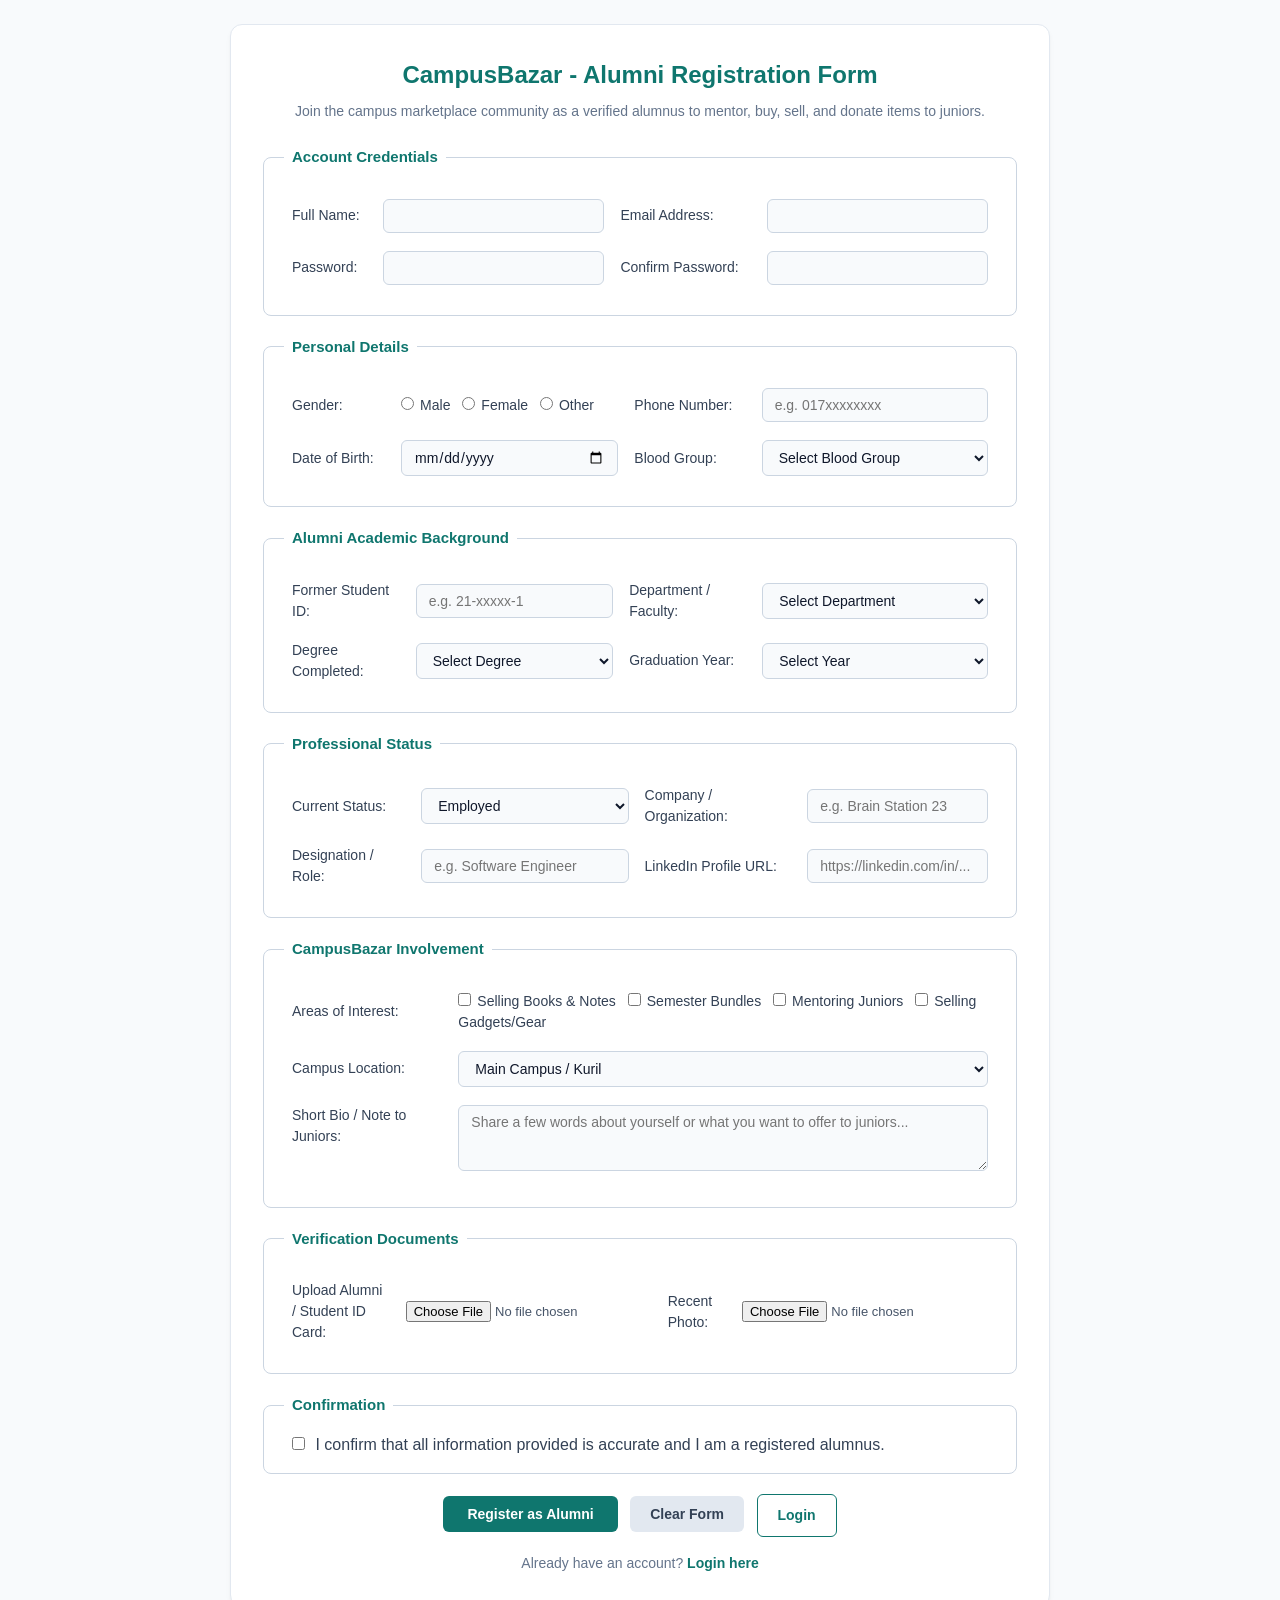
==== alumni_registration.html @ cd7705e0 "Add alumni registration, unified login, and external stylesheet" ====
<!DOCTYPE html>
<html>
<head>
    <meta charset="UTF-8">
    <meta name="viewport" content="width=device-width, initial-scale=1.0">
    <title>CampusBazar - Alumni Registration</title>
    <!-- Single External CSS -->
    <link rel="stylesheet" href="style.css">
</head>
<body>
    <div class="form-container">
        <form action="" method="post" enctype="multipart/form-data">
            <h2 class="form-title">CampusBazar - Alumni Registration Form</h2>
            <p class="form-desc">Join the campus marketplace community as a verified alumnus to mentor, buy, sell, and donate items to juniors.</p>

            <!-- Account Details -->
            <fieldset>
                <legend>Account Credentials</legend>
                <table>
                    <tr>
                        <td><label for="fullname">Full Name:</label></td>
                        <td><input type="text" name="fullname" id="fullname" required></td>
                        <td><label for="email">Email Address:</label></td>
                        <td><input type="email" name="email" id="email" required></td>
                    </tr>
                    <tr>
                        <td><label for="password">Password:</label></td>
                        <td><input type="password" name="password" id="password" required></td>
                        <td><label for="confirm_password">Confirm Password:</label></td>
                        <td><input type="password" name="confirm_password" id="confirm_password" required></td>
                    </tr>
                </table>
            </fieldset>

            <!-- Personal Details -->
            <fieldset>
                <legend>Personal Details</legend>
                <table>
                    <tr>
                        <td><label>Gender:</label></td>
                        <td>
                            <input type="radio" name="gender" id="male" value="Male"><label for="male">Male</label>
                            <input type="radio" name="gender" id="female" value="Female"><label for="female">Female</label>
                            <input type="radio" name="gender" id="other" value="Other"><label for="other">Other</label>
                        </td>
                        <td><label for="phone">Phone Number:</label></td>
                        <td><input type="tel" name="phone" id="phone" placeholder="e.g. 017xxxxxxxx" required></td>
                    </tr>
                    <tr>
                        <td><label for="dob">Date of Birth:</label></td>
                        <td><input type="date" name="dob" id="dob"></td>
                        <td><label for="blood_group">Blood Group:</label></td>
                        <td>
                            <select name="blood_group" id="blood_group">
                                <option value="">Select Blood Group</option>
                                <option value="A+">A+</option>
                                <option value="A-">A-</option>
                                <option value="B+">B+</option>
                                <option value="B-">B-</option>
                                <option value="O+">O+</option>
                                <option value="O-">O-</option>
                                <option value="AB+">AB+</option>
                                <option value="AB-">AB-</option>
                            </select>
                        </td>
                    </tr>
                </table>
            </fieldset>

            <!-- Academic / Alumni Information -->
            <fieldset>
                <legend>Alumni Academic Background</legend>
                <table>
                    <tr>
                        <td><label for="student_id">Former Student ID:</label></td>
                        <td><input type="text" name="student_id" id="student_id" placeholder="e.g. 21-xxxxx-1" required></td>
                        <td><label for="department">Department / Faculty:</label></td>
                        <td>
                            <select name="department" id="department" required>
                                <option value="">Select Department</option>
                                <option value="CSE">Computer Science & Engineering (CSE)</option>
                                <option value="EEE">Electrical & Electronic Engineering (EEE)</option>
                                <option value="BBA">Business Administration (BBA)</option>
                                <option value="English">English</option>
                                <option value="Architecture">Architecture</option>
                                <option value="Law">Law</option>
                            </select>
                        </td>
                    </tr>
                    <tr>
                        <td><label for="degree">Degree Completed:</label></td>
                        <td>
                            <select name="degree" id="degree" required>
                                <option value="">Select Degree</option>
                                <option value="B.Sc.">Bachelor of Science (B.Sc.)</option>
                                <option value="BBA">Bachelor of Business Admin (BBA)</option>
                                <option value="BA">Bachelor of Arts (BA)</option>
                                <option value="M.Sc.">Master of Science (M.Sc.)</option>
                                <option value="MBA">Master of Business Admin (MBA)</option>
                            </select>
                        </td>
                        <td><label for="passing_year">Graduation Year:</label></td>
                        <td>
                            <select name="passing_year" id="passing_year" required>
                                <option value="">Select Year</option>
                                <option value="2026">2026</option>
                                <option value="2025">2025</option>
                                <option value="2024">2024</option>
                                <option value="2023">2023</option>
                                <option value="2022">2022</option>
                                <option value="2021">2021</option>
                                <option value="2020">2020</option>
                                <option value="Earlier">Earlier</option>
                            </select>
                        </td>
                    </tr>
                </table>
            </fieldset>

            <!-- Professional Information -->
            <fieldset>
                <legend>Professional Status</legend>
                <table>
                    <tr>
                        <td><label for="current_status">Current Status:</label></td>
                        <td>
                            <select name="current_status" id="current_status">
                                <option value="Employed">Employed</option>
                                <option value="Higher Studies">Pursuing Higher Studies</option>
                                <option value="Entrepreneur">Self-Employed / Entrepreneur</option>
                                <option value="Job Seeking">Job Seeking</option>
                            </select>
                        </td>
                        <td><label for="organization">Company / Organization:</label></td>
                        <td><input type="text" name="organization" id="organization" placeholder="e.g. Brain Station 23"></td>
                    </tr>
                    <tr>
                        <td><label for="designation">Designation / Role:</label></td>
                        <td><input type="text" name="designation" id="designation" placeholder="e.g. Software Engineer"></td>
                        <td><label for="linkedin">LinkedIn Profile URL:</label></td>
                        <td><input type="text" name="linkedin" id="linkedin" placeholder="https://linkedin.com/in/..."></td>
                    </tr>
                </table>
            </fieldset>

            <!-- Marketplace Interests & Community -->
            <fieldset>
                <legend>CampusBazar Involvement</legend>
                <table>
                    <tr>
                        <td><label>Areas of Interest:</label></td>
                        <td>
                            <input type="checkbox" name="interest" id="sell_books" value="Selling Books"><label for="sell_books">Selling Books & Notes</label>
                            <input type="checkbox" name="interest" id="donate_bundles" value="Semester Bundles"><label for="donate_bundles">Semester Bundles</label>
                            <input type="checkbox" name="interest" id="mentorship" value="Mentorship"><label for="mentorship">Mentoring Juniors</label>
                            <input type="checkbox" name="interest" id="gadgets" value="Gadgets / Lab Gear"><label for="gadgets">Selling Gadgets/Gear</label>
                        </td>
                    </tr>
                    <tr>
                        <td><label for="pickup_campus">Campus Location:</label></td>
                        <td>
                            <select name="pickup_campus" id="pickup_campus">
                                <option value="Main Campus">Main Campus / Kuril</option>
                                <option value="Permanent Campus">Permanent Campus</option>
                                <option value="Off-Campus Meetup">Off-Campus Meetup</option>
                            </select>
                        </td>
                    </tr>
                    <tr>
                        <td class="valign-top"><label for="bio">Short Bio / Note to Juniors:</label></td>
                        <td colspan="3"><textarea name="bio" id="bio" rows="3" cols="45" placeholder="Share a few words about yourself or what you want to offer to juniors..."></textarea></td>
                    </tr>
                </table>
            </fieldset>

            <!-- Documents & Verification -->
            <fieldset>
                <legend>Verification Documents</legend>
                <table>
                    <tr>
                        <td><label for="alumni_card">Upload Alumni / Student ID Card:</label></td>
                        <td><input type="file" name="alumni_card" id="alumni_card"></td>
                        <td><label for="photo">Recent Photo:</label></td>
                        <td><input type="file" name="photo" id="photo"></td>
                    </tr>
                </table>
            </fieldset>

            <!-- Confirmation -->
            <fieldset>
                <legend>Confirmation</legend>
                <input type="checkbox" name="confirm" id="confirm" required>
                <label for="confirm">I confirm that all information provided is accurate and I am a registered alumnus.</label>
            </fieldset>

            <!-- Buttons -->
            <div class="actions-center">
                <input type="submit" value="Register as Alumni" class="btn-primary">
                <input type="reset" value="Clear Form" class="btn-secondary">
                <a href="login.html" class="btn-outline">Login</a>
            </div>

            <p class="login-redirect">
                Already have an account? <a href="login.html">Login here</a>
            </p>
        </form>
    </div>
</body>
</html>
---- style.css ----
/* ==========================================================================
   CampusBazar - External Stylesheet (style.css)
   Contains all styling for Login and Alumni Registration
   ========================================================================== */

/* --- CSS Reset & Global Typography --- */
* {
    box-sizing: border-box;
    margin: 0;
    padding: 0;
    font-family: -apple-system, BlinkMacSystemFont, "Segoe UI", Roboto, Helvetica, Arial, sans-serif;
}

body {
    background-color: #f8fafc;
    color: #1e293b;
    line-height: 1.5;
    padding: 24px 16px;
}

/* Centered Layout Wrapper for Login */
.login-body {
    background: linear-gradient(135deg, #f0fdf4 0%, #e6fffa 50%, #f7fafc 100%);
    min-height: 100vh;
    display: flex;
    align-items: center;
    justify-content: center;
    padding: 20px;
}

/* ==========================================================================
   1. Unified Login Page Styles
   ========================================================================== */
.login-card {
    background: #ffffff;
    width: 100%;
    max-width: 440px;
    border-radius: 16px;
    box-shadow: 0 10px 25px -5px rgba(15, 118, 110, 0.1), 0 8px 10px -6px rgba(15, 118, 110, 0.05);
    border: 1px solid #e2e8f0;
    overflow: hidden;
}

.login-header {
    background: #0f766e;
    color: #ffffff;
    padding: 32px 28px;
    text-align: center;
}

.logo-title {
    font-size: 26px;
    font-weight: 700;
    letter-spacing: -0.5px;
    margin-bottom: 6px;
}

.logo-title span {
    color: #fbbf24;
}

.subtitle {
    font-size: 14px;
    color: #ccfbf1;
}

.form-content {
    padding: 28px;
}

.form-group {
    margin-bottom: 20px;
}

.login-label {
    display: block;
    font-size: 13px;
    font-weight: 600;
    color: #334155;
    margin-bottom: 6px;
}

.login-input {
    width: 100%;
    padding: 12px 14px;
    border: 1.5px solid #cbd5e1;
    border-radius: 8px;
    font-size: 14px;
    color: #0f172a;
    outline: none;
    transition: all 0.2s ease;
    background-color: #f8fafc;
}

.login-input:focus {
    border-color: #0f766e;
    background-color: #ffffff;
    box-shadow: 0 0 0 3px rgba(15, 118, 110, 0.15);
}

.role-selector {
    display: grid;
    grid-template-columns: repeat(4, 1fr);
    gap: 6px;
    background: #f1f5f9;
    padding: 5px;
    border-radius: 10px;
    margin-bottom: 20px;
}

.role-option {
    position: relative;
    text-align: center;
}

.role-option input[type="radio"] {
    position: absolute;
    opacity: 0;
    width: 100%;
    height: 100%;
    cursor: pointer;
    top: 0;
    left: 0;
}

.role-option label {
    display: block;
    padding: 8px 4px;
    font-size: 12px;
    font-weight: 600;
    color: #64748b;
    border-radius: 6px;
    cursor: pointer;
    transition: all 0.2s;
    margin-bottom: 0;
}

.role-option input[type="radio"]:checked + label {
    background: #ffffff;
    color: #0f766e;
    box-shadow: 0 2px 4px rgba(0, 0, 0, 0.08);
}

.extra-row {
    display: flex;
    justify-content: space-between;
    align-items: center;
    font-size: 13px;
    margin-bottom: 22px;
}

.remember-me {
    display: flex;
    align-items: center;
    gap: 6px;
    color: #475569;
    cursor: pointer;
}

.forgot-link {
    color: #0f766e;
    text-decoration: none;
    font-weight: 600;
}

.forgot-link:hover {
    text-decoration: underline;
}

.btn-submit {
    width: 100%;
    padding: 13px;
    background: #0f766e;
    color: #ffffff;
    border: none;
    border-radius: 8px;
    font-size: 15px;
    font-weight: 600;
    cursor: pointer;
    transition: background 0.2s ease, transform 0.1s ease;
}

.btn-submit:hover {
    background: #115e59;
}

.btn-submit:active {
    transform: scale(0.99);
}

.divider {
    text-align: center;
    position: relative;
    margin: 24px 0 18px 0;
}

.divider::before {
    content: "";
    position: absolute;
    top: 50%;
    left: 0;
    right: 0;
    height: 1px;
    background: #e2e8f0;
}

.divider span {
    position: relative;
    background: #ffffff;
    padding: 0 12px;
    font-size: 12px;
    color: #94a3b8;
    text-transform: uppercase;
    letter-spacing: 0.5px;
}

.registration-links {
    text-align: center;
    font-size: 13px;
    color: #64748b;
}

.registration-pills {
    display: flex;
    justify-content: center;
    gap: 8px;
    margin-top: 10px;
    flex-wrap: wrap;
}

.pill {
    display: inline-block;
    padding: 6px 14px;
    border-radius: 20px;
    font-size: 12px;
    font-weight: 600;
    text-decoration: none;
    border: 1px solid #cbd5e1;
    color: #334155;
    transition: all 0.2s;
    background-color: #f8fafc;
}

.pill.active-pill {
    background-color: #f0fdf4;
    border-color: #0f766e;
    color: #0f766e;
}

.pill:hover {
    border-color: #0f766e;
    color: #0f766e;
    background: #ffffff;
}

/* ==========================================================================
   2. Alumni Registration Form Styles
   ========================================================================== */
.form-container {
    max-width: 820px;
    margin: 0 auto;
    background: #ffffff;
    padding: 32px;
    border-radius: 12px;
    box-shadow: 0 4px 6px -1px rgba(0, 0, 0, 0.05), 0 2px 4px -2px rgba(0, 0, 0, 0.05);
    border: 1px solid #e2e8f0;
}

.form-title {
    text-align: center;
    color: #0f766e;
    font-size: 24px;
    font-weight: 700;
    margin-bottom: 8px;
}

.form-desc {
    text-align: center;
    color: #64748b;
    font-size: 14px;
    margin-bottom: 24px;
}

fieldset {
    border: 1px solid #cbd5e1;
    border-radius: 8px;
    padding: 16px 20px;
    margin-bottom: 20px;
    background-color: #ffffff;
}

legend {
    font-weight: 600;
    font-size: 15px;
    color: #0f766e;
    padding: 0 8px;
}

/* Table layout inside fieldsets */
table {
    width: 100%;
    border-collapse: separate;
    border-spacing: 0 10px;
}

td {
    padding: 4px 8px;
    font-size: 14px;
}

td.valign-top {
    vertical-align: top;
}

label {
    font-weight: 500;
    color: #334155;
}

/* Registration Inputs */
.form-container input[type="text"],
.form-container input[type="email"],
.form-container input[type="password"],
.form-container input[type="tel"],
.form-container input[type="date"],
.form-container select,
.form-container textarea {
    width: 100%;
    padding: 8px 12px;
    border: 1px solid #cbd5e1;
    border-radius: 6px;
    font-size: 14px;
    color: #0f172a;
    outline: none;
    transition: border-color 0.2s;
    background-color: #f8fafc;
}

.form-container input:focus,
.form-container select:focus,
.form-container textarea:focus {
    border-color: #0f766e;
    background-color: #ffffff;
}

.form-container input[type="file"] {
    font-size: 13px;
    color: #475569;
}

.form-container input[type="radio"],
.form-container input[type="checkbox"] {
    margin-right: 6px;
    margin-left: 8px;
    cursor: pointer;
}

.form-container input[type="radio"]:first-child,
.form-container input[type="checkbox"]:first-child {
    margin-left: 0;
}

.actions-center {
    text-align: center;
    margin-top: 10px;
    margin-bottom: 16px;
}

.btn-primary {
    padding: 10px 24px;
    background-color: #0f766e;
    color: #ffffff;
    border: none;
    border-radius: 6px;
    font-weight: 600;
    font-size: 14px;
    cursor: pointer;
    margin-right: 8px;
    transition: background-color 0.2s;
}

.btn-primary:hover {
    background-color: #115e59;
}

.btn-secondary {
    padding: 10px 20px;
    background-color: #e2e8f0;
    color: #334155;
    border: none;
    border-radius: 6px;
    font-weight: 600;
    font-size: 14px;
    cursor: pointer;
    transition: background-color 0.2s;
}

.btn-secondary:hover {
    background-color: #cbd5e1;
}

.btn-outline {
    display: inline-block;
    padding: 10px 20px;
    background-color: transparent;
    color: #0f766e;
    border: 1.5px solid #0f766e;
    border-radius: 6px;
    font-weight: 600;
    font-size: 14px;
    text-decoration: none;
    cursor: pointer;
    transition: all 0.2s;
    vertical-align: middle;
    margin-left: 8px;
}

.btn-outline:hover {
    background-color: #0f766e;
    color: #ffffff;
}

.login-redirect {
    text-align: center;
    font-size: 14px;
    color: #64748b;
}

.login-redirect a {
    color: #0f766e;
    font-weight: 600;
    text-decoration: none;
}

.login-redirect a:hover {
    text-decoration: underline;
}
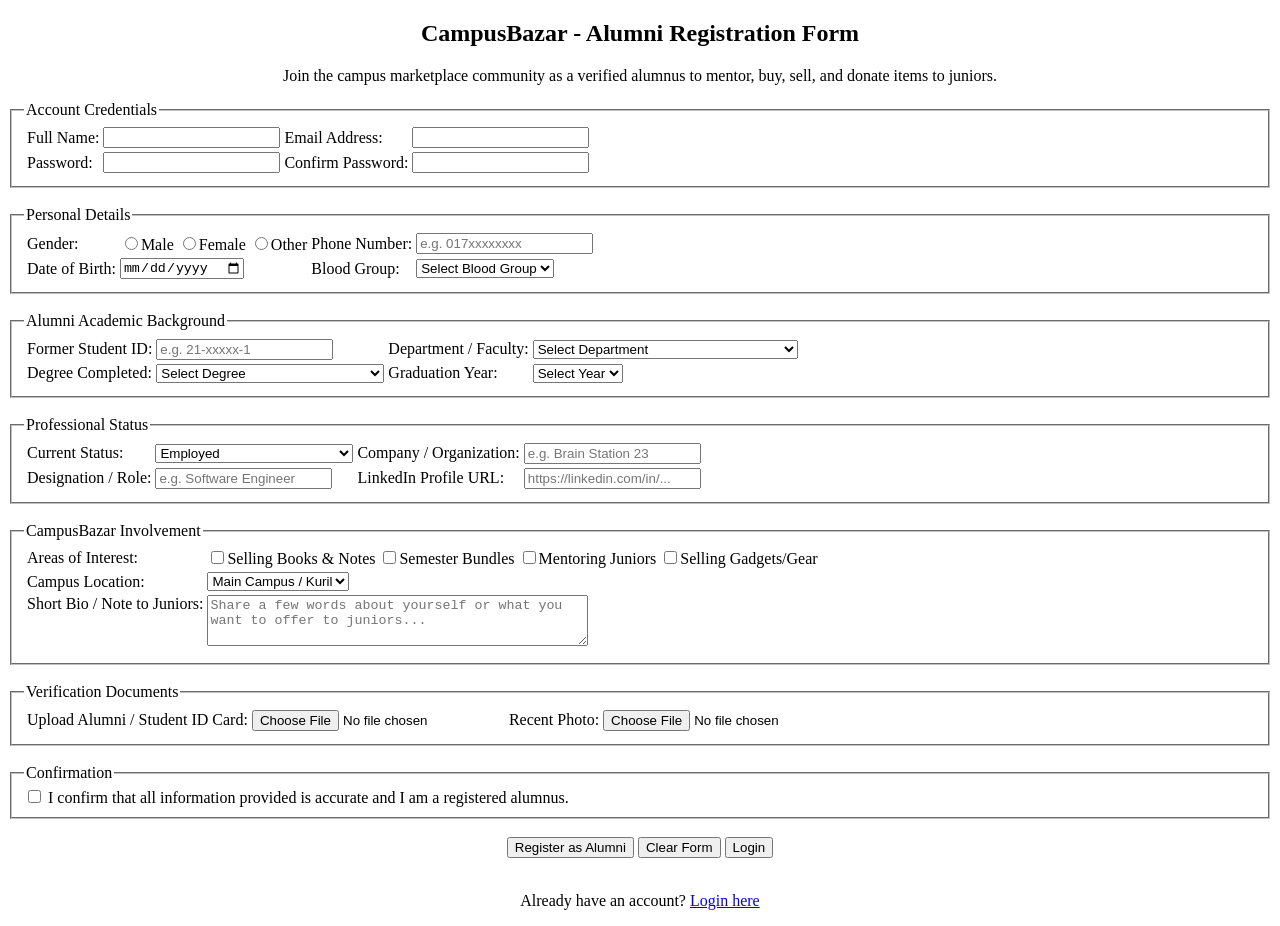
==== commit 976857b0: "Remove CSS and convert all pages to pure HTML" ====
--- a/alumni_registration.html
+++ b/alumni_registration.html
@@ -1,210 +1,217 @@
 <!DOCTYPE html>
 <html>
 <head>
-    <meta charset="UTF-8">
-    <meta name="viewport" content="width=device-width, initial-scale=1.0">
     <title>CampusBazar - Alumni Registration</title>
-    <!-- Single External CSS -->
-    <link rel="stylesheet" href="style.css">
 </head>
 <body>
-    <div class="form-container">
-        <form action="" method="post" enctype="multipart/form-data">
-            <h2 class="form-title">CampusBazar - Alumni Registration Form</h2>
-            <p class="form-desc">Join the campus marketplace community as a verified alumnus to mentor, buy, sell, and donate items to juniors.</p>
-
-            <!-- Account Details -->
-            <fieldset>
-                <legend>Account Credentials</legend>
-                <table>
-                    <tr>
-                        <td><label for="fullname">Full Name:</label></td>
-                        <td><input type="text" name="fullname" id="fullname" required></td>
-                        <td><label for="email">Email Address:</label></td>
-                        <td><input type="email" name="email" id="email" required></td>
-                    </tr>
-                    <tr>
-                        <td><label for="password">Password:</label></td>
-                        <td><input type="password" name="password" id="password" required></td>
-                        <td><label for="confirm_password">Confirm Password:</label></td>
-                        <td><input type="password" name="confirm_password" id="confirm_password" required></td>
-                    </tr>
-                </table>
-            </fieldset>
-
-            <!-- Personal Details -->
-            <fieldset>
-                <legend>Personal Details</legend>
-                <table>
-                    <tr>
-                        <td><label>Gender:</label></td>
-                        <td>
-                            <input type="radio" name="gender" id="male" value="Male"><label for="male">Male</label>
-                            <input type="radio" name="gender" id="female" value="Female"><label for="female">Female</label>
-                            <input type="radio" name="gender" id="other" value="Other"><label for="other">Other</label>
-                        </td>
-                        <td><label for="phone">Phone Number:</label></td>
-                        <td><input type="tel" name="phone" id="phone" placeholder="e.g. 017xxxxxxxx" required></td>
-                    </tr>
-                    <tr>
-                        <td><label for="dob">Date of Birth:</label></td>
-                        <td><input type="date" name="dob" id="dob"></td>
-                        <td><label for="blood_group">Blood Group:</label></td>
-                        <td>
-                            <select name="blood_group" id="blood_group">
-                                <option value="">Select Blood Group</option>
-                                <option value="A+">A+</option>
-                                <option value="A-">A-</option>
-                                <option value="B+">B+</option>
-                                <option value="B-">B-</option>
-                                <option value="O+">O+</option>
-                                <option value="O-">O-</option>
-                                <option value="AB+">AB+</option>
-                                <option value="AB-">AB-</option>
-                            </select>
-                        </td>
-                    </tr>
-                </table>
-            </fieldset>
-
-            <!-- Academic / Alumni Information -->
-            <fieldset>
-                <legend>Alumni Academic Background</legend>
-                <table>
-                    <tr>
-                        <td><label for="student_id">Former Student ID:</label></td>
-                        <td><input type="text" name="student_id" id="student_id" placeholder="e.g. 21-xxxxx-1" required></td>
-                        <td><label for="department">Department / Faculty:</label></td>
-                        <td>
-                            <select name="department" id="department" required>
-                                <option value="">Select Department</option>
-                                <option value="CSE">Computer Science & Engineering (CSE)</option>
-                                <option value="EEE">Electrical & Electronic Engineering (EEE)</option>
-                                <option value="BBA">Business Administration (BBA)</option>
-                                <option value="English">English</option>
-                                <option value="Architecture">Architecture</option>
-                                <option value="Law">Law</option>
-                            </select>
-                        </td>
-                    </tr>
-                    <tr>
-                        <td><label for="degree">Degree Completed:</label></td>
-                        <td>
-                            <select name="degree" id="degree" required>
-                                <option value="">Select Degree</option>
-                                <option value="B.Sc.">Bachelor of Science (B.Sc.)</option>
-                                <option value="BBA">Bachelor of Business Admin (BBA)</option>
-                                <option value="BA">Bachelor of Arts (BA)</option>
-                                <option value="M.Sc.">Master of Science (M.Sc.)</option>
-                                <option value="MBA">Master of Business Admin (MBA)</option>
-                            </select>
-                        </td>
-                        <td><label for="passing_year">Graduation Year:</label></td>
-                        <td>
-                            <select name="passing_year" id="passing_year" required>
-                                <option value="">Select Year</option>
-                                <option value="2026">2026</option>
-                                <option value="2025">2025</option>
-                                <option value="2024">2024</option>
-                                <option value="2023">2023</option>
-                                <option value="2022">2022</option>
-                                <option value="2021">2021</option>
-                                <option value="2020">2020</option>
-                                <option value="Earlier">Earlier</option>
-                            </select>
-                        </td>
-                    </tr>
-                </table>
-            </fieldset>
-
-            <!-- Professional Information -->
-            <fieldset>
-                <legend>Professional Status</legend>
-                <table>
-                    <tr>
-                        <td><label for="current_status">Current Status:</label></td>
-                        <td>
-                            <select name="current_status" id="current_status">
-                                <option value="Employed">Employed</option>
-                                <option value="Higher Studies">Pursuing Higher Studies</option>
-                                <option value="Entrepreneur">Self-Employed / Entrepreneur</option>
-                                <option value="Job Seeking">Job Seeking</option>
-                            </select>
-                        </td>
-                        <td><label for="organization">Company / Organization:</label></td>
-                        <td><input type="text" name="organization" id="organization" placeholder="e.g. Brain Station 23"></td>
-                    </tr>
-                    <tr>
-                        <td><label for="designation">Designation / Role:</label></td>
-                        <td><input type="text" name="designation" id="designation" placeholder="e.g. Software Engineer"></td>
-                        <td><label for="linkedin">LinkedIn Profile URL:</label></td>
-                        <td><input type="text" name="linkedin" id="linkedin" placeholder="https://linkedin.com/in/..."></td>
-                    </tr>
-                </table>
-            </fieldset>
-
-            <!-- Marketplace Interests & Community -->
-            <fieldset>
-                <legend>CampusBazar Involvement</legend>
-                <table>
-                    <tr>
-                        <td><label>Areas of Interest:</label></td>
-                        <td>
-                            <input type="checkbox" name="interest" id="sell_books" value="Selling Books"><label for="sell_books">Selling Books & Notes</label>
-                            <input type="checkbox" name="interest" id="donate_bundles" value="Semester Bundles"><label for="donate_bundles">Semester Bundles</label>
-                            <input type="checkbox" name="interest" id="mentorship" value="Mentorship"><label for="mentorship">Mentoring Juniors</label>
-                            <input type="checkbox" name="interest" id="gadgets" value="Gadgets / Lab Gear"><label for="gadgets">Selling Gadgets/Gear</label>
-                        </td>
-                    </tr>
-                    <tr>
-                        <td><label for="pickup_campus">Campus Location:</label></td>
-                        <td>
-                            <select name="pickup_campus" id="pickup_campus">
-                                <option value="Main Campus">Main Campus / Kuril</option>
-                                <option value="Permanent Campus">Permanent Campus</option>
-                                <option value="Off-Campus Meetup">Off-Campus Meetup</option>
-                            </select>
-                        </td>
-                    </tr>
-                    <tr>
-                        <td class="valign-top"><label for="bio">Short Bio / Note to Juniors:</label></td>
-                        <td colspan="3"><textarea name="bio" id="bio" rows="3" cols="45" placeholder="Share a few words about yourself or what you want to offer to juniors..."></textarea></td>
-                    </tr>
-                </table>
-            </fieldset>
-
-            <!-- Documents & Verification -->
-            <fieldset>
-                <legend>Verification Documents</legend>
-                <table>
-                    <tr>
-                        <td><label for="alumni_card">Upload Alumni / Student ID Card:</label></td>
-                        <td><input type="file" name="alumni_card" id="alumni_card"></td>
-                        <td><label for="photo">Recent Photo:</label></td>
-                        <td><input type="file" name="photo" id="photo"></td>
-                    </tr>
-                </table>
-            </fieldset>
-
-            <!-- Confirmation -->
-            <fieldset>
-                <legend>Confirmation</legend>
-                <input type="checkbox" name="confirm" id="confirm" required>
-                <label for="confirm">I confirm that all information provided is accurate and I am a registered alumnus.</label>
-            </fieldset>
-
-            <!-- Buttons -->
-            <div class="actions-center">
-                <input type="submit" value="Register as Alumni" class="btn-primary">
-                <input type="reset" value="Clear Form" class="btn-secondary">
-                <a href="login.html" class="btn-outline">Login</a>
-            </div>
-
-            <p class="login-redirect">
-                Already have an account? <a href="login.html">Login here</a>
-            </p>
-        </form>
-    </div>
+    <form action="" method="post" enctype="multipart/form-data">
+        <center>
+            <h2>CampusBazar - Alumni Registration Form</h2>
+            <p>Join the campus marketplace community as a verified alumnus to mentor, buy, sell, and donate items to juniors.</p>
+        </center>
+
+        <!-- Account Credentials -->
+        <fieldset>
+            <legend>Account Credentials</legend>
+            <table>
+                <tr>
+                    <td><label for="fullname">Full Name:</label></td>
+                    <td><input type="text" name="fullname" id="fullname" required></td>
+                    <td><label for="email">Email Address:</label></td>
+                    <td><input type="email" name="email" id="email" required></td>
+                </tr>
+                <tr>
+                    <td><label for="password">Password:</label></td>
+                    <td><input type="password" name="password" id="password" required></td>
+                    <td><label for="confirm_password">Confirm Password:</label></td>
+                    <td><input type="password" name="confirm_password" id="confirm_password" required></td>
+                </tr>
+            </table>
+        </fieldset>
+
+        <br>
+
+        <!-- Personal Details -->
+        <fieldset>
+            <legend>Personal Details</legend>
+            <table>
+                <tr>
+                    <td><label>Gender:</label></td>
+                    <td>
+                        <input type="radio" name="gender" id="male" value="Male"><label for="male">Male</label>
+                        <input type="radio" name="gender" id="female" value="Female"><label for="female">Female</label>
+                        <input type="radio" name="gender" id="other" value="Other"><label for="other">Other</label>
+                    </td>
+                    <td><label for="phone">Phone Number:</label></td>
+                    <td><input type="tel" name="phone" id="phone" placeholder="e.g. 017xxxxxxxx" required></td>
+                </tr>
+                <tr>
+                    <td><label for="dob">Date of Birth:</label></td>
+                    <td><input type="date" name="dob" id="dob"></td>
+                    <td><label for="blood_group">Blood Group:</label></td>
+                    <td>
+                        <select name="blood_group" id="blood_group">
+                            <option value="">Select Blood Group</option>
+                            <option value="A+">A+</option>
+                            <option value="A-">A-</option>
+                            <option value="B+">B+</option>
+                            <option value="B-">B-</option>
+                            <option value="O+">O+</option>
+                            <option value="O-">O-</option>
+                            <option value="AB+">AB+</option>
+                            <option value="AB-">AB-</option>
+                        </select>
+                    </td>
+                </tr>
+            </table>
+        </fieldset>
+
+        <br>
+
+        <!-- Academic / Alumni Information -->
+        <fieldset>
+            <legend>Alumni Academic Background</legend>
+            <table>
+                <tr>
+                    <td><label for="student_id">Former Student ID:</label></td>
+                    <td><input type="text" name="student_id" id="student_id" placeholder="e.g. 21-xxxxx-1" required></td>
+                    <td><label for="department">Department / Faculty:</label></td>
+                    <td>
+                        <select name="department" id="department" required>
+                            <option value="">Select Department</option>
+                            <option value="CSE">Computer Science & Engineering (CSE)</option>
+                            <option value="EEE">Electrical & Electronic Engineering (EEE)</option>
+                            <option value="BBA">Business Administration (BBA)</option>
+                            <option value="English">English</option>
+                            <option value="Architecture">Architecture</option>
+                            <option value="Law">Law</option>
+                        </select>
+                    </td>
+                </tr>
+                <tr>
+                    <td><label for="degree">Degree Completed:</label></td>
+                    <td>
+                        <select name="degree" id="degree" required>
+                            <option value="">Select Degree</option>
+                            <option value="B.Sc.">Bachelor of Science (B.Sc.)</option>
+                            <option value="BBA">Bachelor of Business Admin (BBA)</option>
+                            <option value="BA">Bachelor of Arts (BA)</option>
+                            <option value="M.Sc.">Master of Science (M.Sc.)</option>
+                            <option value="MBA">Master of Business Admin (MBA)</option>
+                        </select>
+                    </td>
+                    <td><label for="passing_year">Graduation Year:</label></td>
+                    <td>
+                        <select name="passing_year" id="passing_year" required>
+                            <option value="">Select Year</option>
+                            <option value="2026">2026</option>
+                            <option value="2025">2025</option>
+                            <option value="2024">2024</option>
+                            <option value="2023">2023</option>
+                            <option value="2022">2022</option>
+                            <option value="2021">2021</option>
+                            <option value="2020">2020</option>
+                            <option value="Earlier">Earlier</option>
+                        </select>
+                    </td>
+                </tr>
+            </table>
+        </fieldset>
+
+        <br>
+
+        <!-- Professional Information -->
+        <fieldset>
+            <legend>Professional Status</legend>
+            <table>
+                <tr>
+                    <td><label for="current_status">Current Status:</label></td>
+                    <td>
+                        <select name="current_status" id="current_status">
+                            <option value="Employed">Employed</option>
+                            <option value="Higher Studies">Pursuing Higher Studies</option>
+                            <option value="Entrepreneur">Self-Employed / Entrepreneur</option>
+                            <option value="Job Seeking">Job Seeking</option>
+                        </select>
+                    </td>
+                    <td><label for="organization">Company / Organization:</label></td>
+                    <td><input type="text" name="organization" id="organization" placeholder="e.g. Brain Station 23"></td>
+                </tr>
+                <tr>
+                    <td><label for="designation">Designation / Role:</label></td>
+                    <td><input type="text" name="designation" id="designation" placeholder="e.g. Software Engineer"></td>
+                    <td><label for="linkedin">LinkedIn Profile URL:</label></td>
+                    <td><input type="text" name="linkedin" id="linkedin" placeholder="https://linkedin.com/in/..."></td>
+                </tr>
+            </table>
+        </fieldset>
+
+        <br>
+
+        <!-- Marketplace Interests & Community -->
+        <fieldset>
+            <legend>CampusBazar Involvement</legend>
+            <table>
+                <tr>
+                    <td><label>Areas of Interest:</label></td>
+                    <td>
+                        <input type="checkbox" name="interest" id="sell_books" value="Selling Books"><label for="sell_books">Selling Books & Notes</label>
+                        <input type="checkbox" name="interest" id="donate_bundles" value="Semester Bundles"><label for="donate_bundles">Semester Bundles</label>
+                        <input type="checkbox" name="interest" id="mentorship" value="Mentorship"><label for="mentorship">Mentoring Juniors</label>
+                        <input type="checkbox" name="interest" id="gadgets" value="Gadgets / Lab Gear"><label for="gadgets">Selling Gadgets/Gear</label>
+                    </td>
+                </tr>
+                <tr>
+                    <td><label for="pickup_campus">Campus Location:</label></td>
+                    <td>
+                        <select name="pickup_campus" id="pickup_campus">
+                            <option value="Main Campus">Main Campus / Kuril</option>
+                            <option value="Permanent Campus">Permanent Campus</option>
+                            <option value="Off-Campus Meetup">Off-Campus Meetup</option>
+                        </select>
+                    </td>
+                </tr>
+                <tr>
+                    <td valign="top"><label for="bio">Short Bio / Note to Juniors:</label></td>
+                    <td colspan="3"><textarea name="bio" id="bio" rows="3" cols="45" placeholder="Share a few words about yourself or what you want to offer to juniors..."></textarea></td>
+                </tr>
+            </table>
+        </fieldset>
+
+        <br>
+
+        <!-- Documents & Verification -->
+        <fieldset>
+            <legend>Verification Documents</legend>
+            <table>
+                <tr>
+                    <td><label for="alumni_card">Upload Alumni / Student ID Card:</label></td>
+                    <td><input type="file" name="alumni_card" id="alumni_card"></td>
+                    <td><label for="photo">Recent Photo:</label></td>
+                    <td><input type="file" name="photo" id="photo"></td>
+                </tr>
+            </table>
+        </fieldset>
+
+        <br>
+
+        <!-- Confirmation -->
+        <fieldset>
+            <legend>Confirmation</legend>
+            <input type="checkbox" name="confirm" id="confirm" required>
+            <label for="confirm">I confirm that all information provided is accurate and I am a registered alumnus.</label>
+        </fieldset>
+
+        <br>
+
+        <!-- Buttons -->
+        <center>
+            <input type="submit" value="Register as Alumni">
+            <input type="reset" value="Clear Form">
+            <a href="login.html"><input type="button" value="Login"></a>
+            <br><br>
+            <p>Already have an account? <a href="login.html">Login here</a></p>
+        </center>
+    </form>
 </body>
 </html>
-
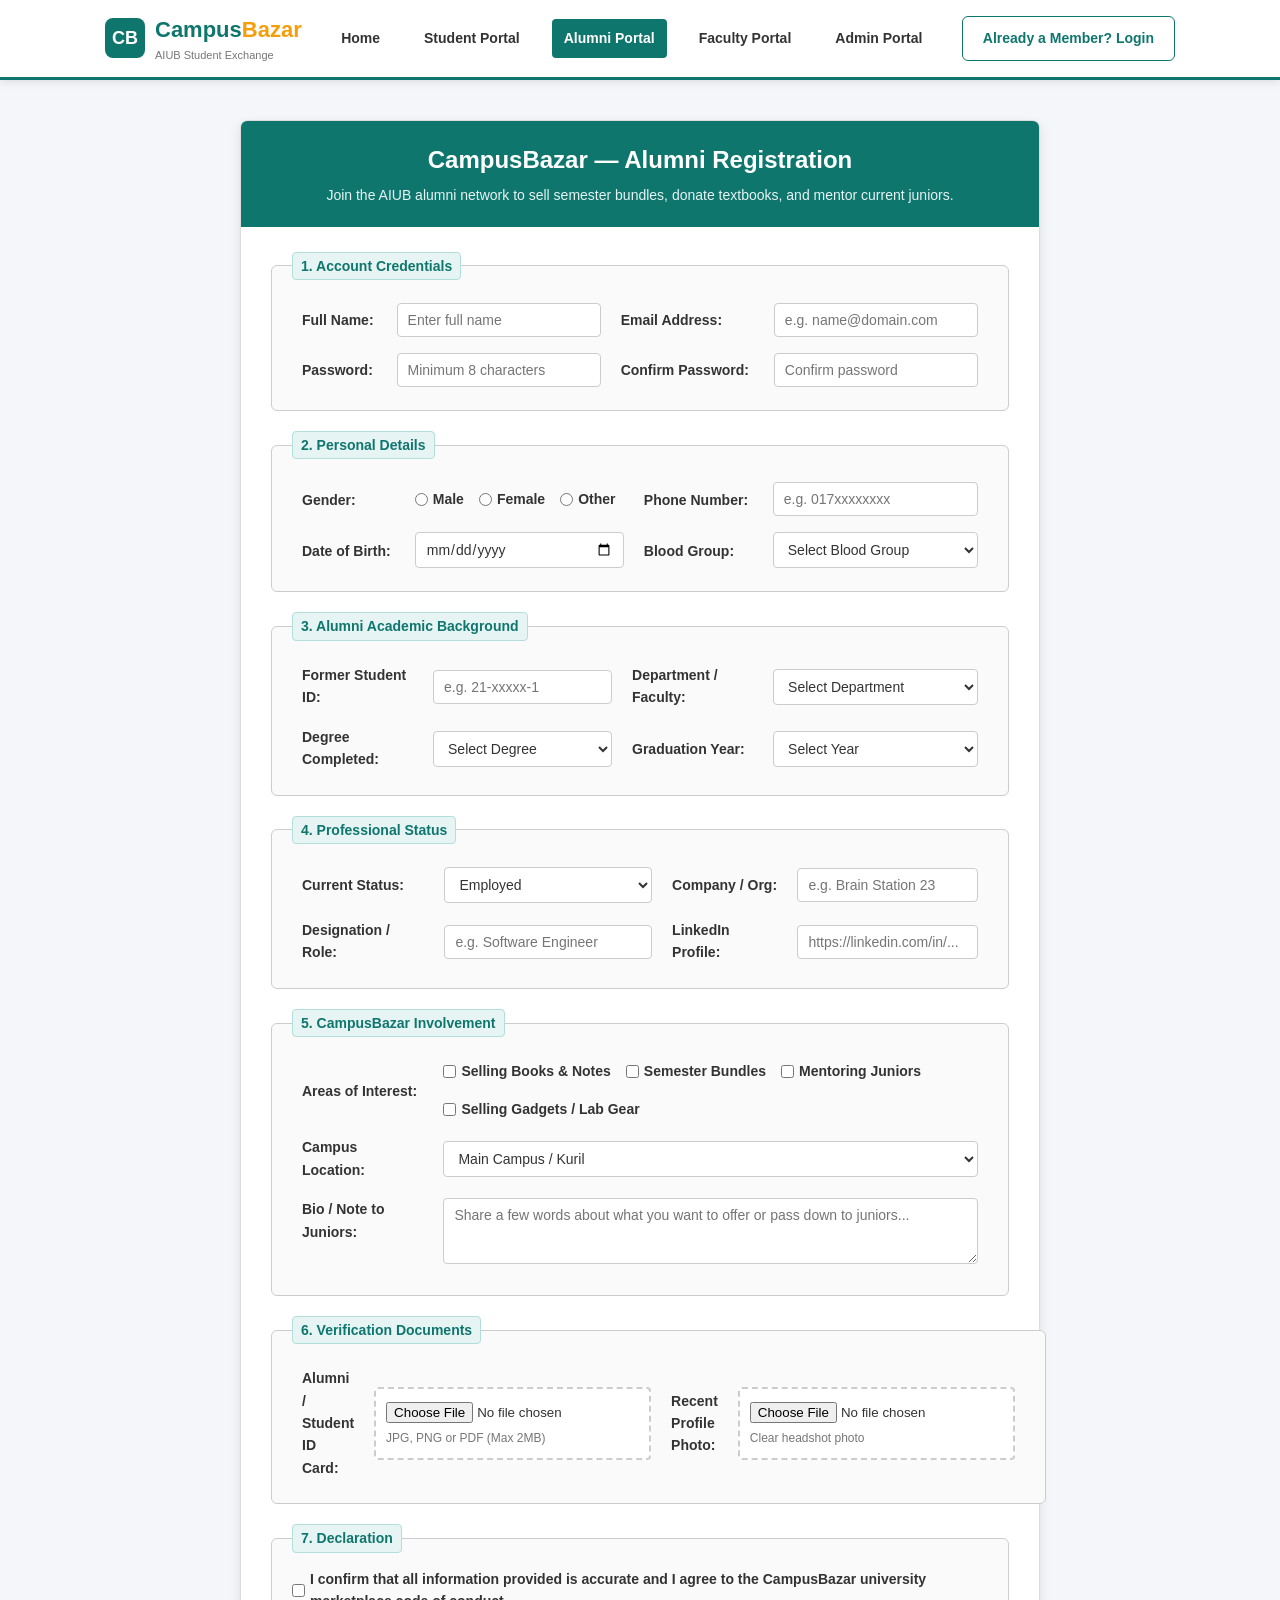
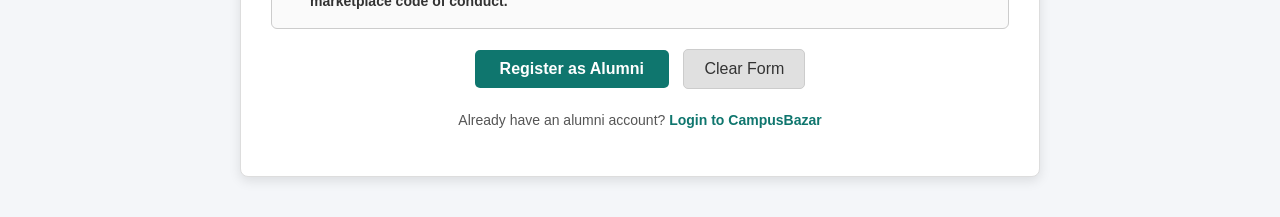
==== commit 6215a5cb: "styled login and registration forms with css" ====
--- a/alumni_registration.html
+++ b/alumni_registration.html
@@ -1,217 +1,281 @@
 <!DOCTYPE html>
-<html>
+<html lang="en">
 <head>
-    <title>CampusBazar - Alumni Registration</title>
+  <meta charset="UTF-8">
+  <meta name="viewport" content="width=device-width, initial-scale=1.0">
+  <title>CampusBazar — Alumni Registration</title>
+    <link rel="stylesheet" href="css/base.css">
+  <link rel="stylesheet" href="css/navbar.css">
+  <link rel="stylesheet" href="css/forms.css">
+  <link rel="stylesheet" href="css/alumni/alumni.css">
 </head>
 <body>
-    <form action="" method="post" enctype="multipart/form-data">
-        <center>
-            <h2>CampusBazar - Alumni Registration Form</h2>
-            <p>Join the campus marketplace community as a verified alumnus to mentor, buy, sell, and donate items to juniors.</p>
-        </center>
-
-        <!-- Account Credentials -->
-        <fieldset>
-            <legend>Account Credentials</legend>
-            <table>
-                <tr>
-                    <td><label for="fullname">Full Name:</label></td>
-                    <td><input type="text" name="fullname" id="fullname" required></td>
-                    <td><label for="email">Email Address:</label></td>
-                    <td><input type="email" name="email" id="email" required></td>
-                </tr>
-                <tr>
-                    <td><label for="password">Password:</label></td>
-                    <td><input type="password" name="password" id="password" required></td>
-                    <td><label for="confirm_password">Confirm Password:</label></td>
-                    <td><input type="password" name="confirm_password" id="confirm_password" required></td>
-                </tr>
-            </table>
-        </fieldset>
-
-        <br>
-
-        <!-- Personal Details -->
-        <fieldset>
-            <legend>Personal Details</legend>
-            <table>
-                <tr>
-                    <td><label>Gender:</label></td>
-                    <td>
-                        <input type="radio" name="gender" id="male" value="Male"><label for="male">Male</label>
-                        <input type="radio" name="gender" id="female" value="Female"><label for="female">Female</label>
-                        <input type="radio" name="gender" id="other" value="Other"><label for="other">Other</label>
-                    </td>
-                    <td><label for="phone">Phone Number:</label></td>
-                    <td><input type="tel" name="phone" id="phone" placeholder="e.g. 017xxxxxxxx" required></td>
-                </tr>
-                <tr>
-                    <td><label for="dob">Date of Birth:</label></td>
-                    <td><input type="date" name="dob" id="dob"></td>
-                    <td><label for="blood_group">Blood Group:</label></td>
-                    <td>
-                        <select name="blood_group" id="blood_group">
-                            <option value="">Select Blood Group</option>
-                            <option value="A+">A+</option>
-                            <option value="A-">A-</option>
-                            <option value="B+">B+</option>
-                            <option value="B-">B-</option>
-                            <option value="O+">O+</option>
-                            <option value="O-">O-</option>
-                            <option value="AB+">AB+</option>
-                            <option value="AB-">AB-</option>
-                        </select>
-                    </td>
-                </tr>
-            </table>
-        </fieldset>
-
-        <br>
-
-        <!-- Academic / Alumni Information -->
-        <fieldset>
-            <legend>Alumni Academic Background</legend>
-            <table>
-                <tr>
-                    <td><label for="student_id">Former Student ID:</label></td>
-                    <td><input type="text" name="student_id" id="student_id" placeholder="e.g. 21-xxxxx-1" required></td>
-                    <td><label for="department">Department / Faculty:</label></td>
-                    <td>
-                        <select name="department" id="department" required>
-                            <option value="">Select Department</option>
-                            <option value="CSE">Computer Science & Engineering (CSE)</option>
-                            <option value="EEE">Electrical & Electronic Engineering (EEE)</option>
-                            <option value="BBA">Business Administration (BBA)</option>
-                            <option value="English">English</option>
-                            <option value="Architecture">Architecture</option>
-                            <option value="Law">Law</option>
-                        </select>
-                    </td>
-                </tr>
-                <tr>
-                    <td><label for="degree">Degree Completed:</label></td>
-                    <td>
-                        <select name="degree" id="degree" required>
-                            <option value="">Select Degree</option>
-                            <option value="B.Sc.">Bachelor of Science (B.Sc.)</option>
-                            <option value="BBA">Bachelor of Business Admin (BBA)</option>
-                            <option value="BA">Bachelor of Arts (BA)</option>
-                            <option value="M.Sc.">Master of Science (M.Sc.)</option>
-                            <option value="MBA">Master of Business Admin (MBA)</option>
-                        </select>
-                    </td>
-                    <td><label for="passing_year">Graduation Year:</label></td>
-                    <td>
-                        <select name="passing_year" id="passing_year" required>
-                            <option value="">Select Year</option>
-                            <option value="2026">2026</option>
-                            <option value="2025">2025</option>
-                            <option value="2024">2024</option>
-                            <option value="2023">2023</option>
-                            <option value="2022">2022</option>
-                            <option value="2021">2021</option>
-                            <option value="2020">2020</option>
-                            <option value="Earlier">Earlier</option>
-                        </select>
-                    </td>
-                </tr>
-            </table>
-        </fieldset>
-
-        <br>
-
-        <!-- Professional Information -->
-        <fieldset>
-            <legend>Professional Status</legend>
-            <table>
-                <tr>
-                    <td><label for="current_status">Current Status:</label></td>
-                    <td>
-                        <select name="current_status" id="current_status">
-                            <option value="Employed">Employed</option>
-                            <option value="Higher Studies">Pursuing Higher Studies</option>
-                            <option value="Entrepreneur">Self-Employed / Entrepreneur</option>
-                            <option value="Job Seeking">Job Seeking</option>
-                        </select>
-                    </td>
-                    <td><label for="organization">Company / Organization:</label></td>
-                    <td><input type="text" name="organization" id="organization" placeholder="e.g. Brain Station 23"></td>
-                </tr>
-                <tr>
-                    <td><label for="designation">Designation / Role:</label></td>
-                    <td><input type="text" name="designation" id="designation" placeholder="e.g. Software Engineer"></td>
-                    <td><label for="linkedin">LinkedIn Profile URL:</label></td>
-                    <td><input type="text" name="linkedin" id="linkedin" placeholder="https://linkedin.com/in/..."></td>
-                </tr>
-            </table>
-        </fieldset>
-
-        <br>
-
-        <!-- Marketplace Interests & Community -->
-        <fieldset>
-            <legend>CampusBazar Involvement</legend>
-            <table>
-                <tr>
-                    <td><label>Areas of Interest:</label></td>
-                    <td>
-                        <input type="checkbox" name="interest" id="sell_books" value="Selling Books"><label for="sell_books">Selling Books & Notes</label>
-                        <input type="checkbox" name="interest" id="donate_bundles" value="Semester Bundles"><label for="donate_bundles">Semester Bundles</label>
-                        <input type="checkbox" name="interest" id="mentorship" value="Mentorship"><label for="mentorship">Mentoring Juniors</label>
-                        <input type="checkbox" name="interest" id="gadgets" value="Gadgets / Lab Gear"><label for="gadgets">Selling Gadgets/Gear</label>
-                    </td>
-                </tr>
-                <tr>
-                    <td><label for="pickup_campus">Campus Location:</label></td>
-                    <td>
-                        <select name="pickup_campus" id="pickup_campus">
-                            <option value="Main Campus">Main Campus / Kuril</option>
-                            <option value="Permanent Campus">Permanent Campus</option>
-                            <option value="Off-Campus Meetup">Off-Campus Meetup</option>
-                        </select>
-                    </td>
-                </tr>
-                <tr>
-                    <td valign="top"><label for="bio">Short Bio / Note to Juniors:</label></td>
-                    <td colspan="3"><textarea name="bio" id="bio" rows="3" cols="45" placeholder="Share a few words about yourself or what you want to offer to juniors..."></textarea></td>
-                </tr>
-            </table>
-        </fieldset>
-
-        <br>
-
-        <!-- Documents & Verification -->
-        <fieldset>
-            <legend>Verification Documents</legend>
-            <table>
-                <tr>
-                    <td><label for="alumni_card">Upload Alumni / Student ID Card:</label></td>
-                    <td><input type="file" name="alumni_card" id="alumni_card"></td>
-                    <td><label for="photo">Recent Photo:</label></td>
-                    <td><input type="file" name="photo" id="photo"></td>
-                </tr>
-            </table>
-        </fieldset>
-
-        <br>
-
-        <!-- Confirmation -->
-        <fieldset>
-            <legend>Confirmation</legend>
+
+  <!-- Navigation Header -->
+  <header class="main-header">
+    <div class="navbar-container">
+      <a href="index.html" class="brand-logo">
+        <div class="brand-icon">CB</div>
+        <div class="brand-text">
+          <div class="brand-title">Campus<span>Bazar</span></div>
+          <div class="brand-subtitle">AIUB Student Exchange</div>
+        </div>
+      </a>
+
+      <nav>
+        <ul class="nav-menu">
+          <li class="nav-item"><a href="index.html" class="nav-link">Home</a></li>
+          <li class="nav-item"><a href="student_registration.html" class="nav-link">Student Portal</a></li>
+          <li class="nav-item"><a href="alumni_registration.html" class="nav-link active">Alumni Portal</a></li>
+          <li class="nav-item"><a href="teacher.html" class="nav-link">Faculty Portal</a></li>
+          <li class="nav-item"><a href="admin.html" class="nav-link">Admin Portal</a></li>
+        </ul>
+      </nav>
+
+      <div class="nav-actions">
+        <a href="login.html" class="btn btn-outline">Already a Member? Login</a>
+      </div>
+    </div>
+  </header>
+
+  <main class="auth-page">
+    <div class="form-container">
+      <div class="alumni-header-banner">
+        <h2>CampusBazar — Alumni Registration</h2>
+        <p>Join the AIUB alumni network to sell semester bundles, donate textbooks, and mentor current juniors.</p>
+      </div>
+
+      <form action="" method="post" enctype="multipart/form-data">
+        <!-- 1. Account Credentials -->
+        <fieldset>
+          <legend>1. Account Credentials</legend>
+          <table class="form-table">
+            <tr>
+              <td><label for="fullname">Full Name:</label></td>
+              <td><input type="text" name="fullname" id="fullname" placeholder="Enter full name" required></td>
+              <td><label for="email">Email Address:</label></td>
+              <td><input type="email" name="email" id="email" placeholder="e.g. name@domain.com" required></td>
+            </tr>
+            <tr>
+              <td><label for="password">Password:</label></td>
+              <td><input type="password" name="password" id="password" placeholder="Minimum 8 characters" required></td>
+              <td><label for="confirm_password">Confirm Password:</label></td>
+              <td><input type="password" name="confirm_password" id="confirm_password" placeholder="Confirm password" required></td>
+            </tr>
+          </table>
+        </fieldset>
+
+        <!-- 2. Personal Details -->
+        <fieldset>
+          <legend>2. Personal Details</legend>
+          <table class="form-table">
+            <tr>
+              <td><label>Gender:</label></td>
+              <td>
+                <div class="radio-group">
+                  <div class="radio-item">
+                    <input type="radio" name="gender" id="male" value="Male">
+                    <label for="male">Male</label>
+                  </div>
+                  <div class="radio-item">
+                    <input type="radio" name="gender" id="female" value="Female">
+                    <label for="female">Female</label>
+                  </div>
+                  <div class="radio-item">
+                    <input type="radio" name="gender" id="other" value="Other">
+                    <label for="other">Other</label>
+                  </div>
+                </div>
+              </td>
+              <td><label for="phone">Phone Number:</label></td>
+              <td><input type="tel" name="phone" id="phone" placeholder="e.g. 017xxxxxxxx" required></td>
+            </tr>
+            <tr>
+              <td><label for="dob">Date of Birth:</label></td>
+              <td><input type="date" name="dob" id="dob"></td>
+              <td><label for="blood_group">Blood Group:</label></td>
+              <td>
+                <select name="blood_group" id="blood_group">
+                  <option value="">Select Blood Group</option>
+                  <option value="A+">A+</option>
+                  <option value="A-">A-</option>
+                  <option value="B+">B+</option>
+                  <option value="B-">B-</option>
+                  <option value="O+">O+</option>
+                  <option value="O-">O-</option>
+                  <option value="AB+">AB+</option>
+                  <option value="AB-">AB-</option>
+                </select>
+              </td>
+            </tr>
+          </table>
+        </fieldset>
+
+        <!-- 3. Academic / Alumni Information -->
+        <fieldset>
+          <legend>3. Alumni Academic Background</legend>
+          <table class="form-table">
+            <tr>
+              <td><label for="student_id">Former Student ID:</label></td>
+              <td><input type="text" name="student_id" id="student_id" placeholder="e.g. 21-xxxxx-1" required></td>
+              <td><label for="department">Department / Faculty:</label></td>
+              <td>
+                <select name="department" id="department" required>
+                  <option value="">Select Department</option>
+                  <option value="CSE">Computer Science &amp; Engineering (CSE)</option>
+                  <option value="EEE">Electrical &amp; Electronic Engineering (EEE)</option>
+                  <option value="BBA">Business Administration (BBA)</option>
+                  <option value="English">English</option>
+                  <option value="Architecture">Architecture</option>
+                  <option value="Law">Law</option>
+                </select>
+              </td>
+            </tr>
+            <tr>
+              <td><label for="degree">Degree Completed:</label></td>
+              <td>
+                <select name="degree" id="degree" required>
+                  <option value="">Select Degree</option>
+                  <option value="B.Sc.">Bachelor of Science (B.Sc.)</option>
+                  <option value="BBA">Bachelor of Business Admin (BBA)</option>
+                  <option value="BA">Bachelor of Arts (BA)</option>
+                  <option value="M.Sc.">Master of Science (M.Sc.)</option>
+                  <option value="MBA">Master of Business Admin (MBA)</option>
+                </select>
+              </td>
+              <td><label for="passing_year">Graduation Year:</label></td>
+              <td>
+                <select name="passing_year" id="passing_year" required>
+                  <option value="">Select Year</option>
+                  <option value="2026">2026</option>
+                  <option value="2025">2025</option>
+                  <option value="2024">2024</option>
+                  <option value="2023">2023</option>
+                  <option value="2022">2022</option>
+                  <option value="2021">2021</option>
+                  <option value="2020">2020</option>
+                  <option value="Earlier">Earlier</option>
+                </select>
+              </td>
+            </tr>
+          </table>
+        </fieldset>
+
+        <!-- 4. Professional Information -->
+        <fieldset>
+          <legend>4. Professional Status</legend>
+          <table class="form-table">
+            <tr>
+              <td><label for="current_status">Current Status:</label></td>
+              <td>
+                <select name="current_status" id="current_status">
+                  <option value="Employed">Employed</option>
+                  <option value="Higher Studies">Pursuing Higher Studies</option>
+                  <option value="Entrepreneur">Self-Employed / Entrepreneur</option>
+                  <option value="Job Seeking">Job Seeking</option>
+                </select>
+              </td>
+              <td><label for="organization">Company / Org:</label></td>
+              <td><input type="text" name="organization" id="organization" placeholder="e.g. Brain Station 23"></td>
+            </tr>
+            <tr>
+              <td><label for="designation">Designation / Role:</label></td>
+              <td><input type="text" name="designation" id="designation" placeholder="e.g. Software Engineer"></td>
+              <td><label for="linkedin">LinkedIn Profile:</label></td>
+              <td><input type="text" name="linkedin" id="linkedin" placeholder="https://linkedin.com/in/..."></td>
+            </tr>
+          </table>
+        </fieldset>
+
+        <!-- 5. Marketplace Interests & Community -->
+        <fieldset>
+          <legend>5. CampusBazar Involvement</legend>
+          <table class="form-table">
+            <tr>
+              <td><label>Areas of Interest:</label></td>
+              <td colspan="3">
+                <div class="checkbox-group">
+                  <div class="checkbox-item">
+                    <input type="checkbox" name="interest" id="sell_books" value="Selling Books">
+                    <label for="sell_books">Selling Books &amp; Notes</label>
+                  </div>
+                  <div class="checkbox-item">
+                    <input type="checkbox" name="interest" id="donate_bundles" value="Semester Bundles">
+                    <label for="donate_bundles">Semester Bundles</label>
+                  </div>
+                  <div class="checkbox-item">
+                    <input type="checkbox" name="interest" id="mentorship" value="Mentorship">
+                    <label for="mentorship">Mentoring Juniors</label>
+                  </div>
+                  <div class="checkbox-item">
+                    <input type="checkbox" name="interest" id="gadgets" value="Gadgets / Lab Gear">
+                    <label for="gadgets">Selling Gadgets / Lab Gear</label>
+                  </div>
+                </div>
+              </td>
+            </tr>
+            <tr>
+              <td><label for="pickup_campus">Campus Location:</label></td>
+              <td colspan="3">
+                <select name="pickup_campus" id="pickup_campus">
+                  <option value="Main Campus">Main Campus / Kuril</option>
+                  <option value="Permanent Campus">Permanent Campus</option>
+                  <option value="Off-Campus Meetup">Off-Campus Meetup</option>
+                </select>
+              </td>
+            </tr>
+            <tr>
+              <td style="vertical-align: top;"><label for="bio">Bio / Note to Juniors:</label></td>
+              <td colspan="3">
+                <textarea name="bio" id="bio" rows="3" placeholder="Share a few words about what you want to offer or pass down to juniors..."></textarea>
+              </td>
+            </tr>
+          </table>
+        </fieldset>
+
+        <!-- 6. Documents & Verification -->
+        <fieldset>
+          <legend>6. Verification Documents</legend>
+          <table class="form-table">
+            <tr>
+              <td><label for="alumni_card">Alumni / Student ID Card:</label></td>
+              <td>
+                <div class="file-upload-wrapper">
+                  <input type="file" name="alumni_card" id="alumni_card">
+                  <span class="file-hint">JPG, PNG or PDF (Max 2MB)</span>
+                </div>
+              </td>
+              <td><label for="photo">Recent Profile Photo:</label></td>
+              <td>
+                <div class="file-upload-wrapper">
+                  <input type="file" name="photo" id="photo">
+                  <span class="file-hint">Clear headshot photo</span>
+                </div>
+              </td>
+            </tr>
+          </table>
+        </fieldset>
+
+        <!-- 7. Confirmation -->
+        <fieldset>
+          <legend>7. Declaration</legend>
+          <div class="checkbox-item">
             <input type="checkbox" name="confirm" id="confirm" required>
-            <label for="confirm">I confirm that all information provided is accurate and I am a registered alumnus.</label>
-        </fieldset>
-
-        <br>
-
-        <!-- Buttons -->
-        <center>
-            <input type="submit" value="Register as Alumni">
-            <input type="reset" value="Clear Form">
-            <a href="login.html"><input type="button" value="Login"></a>
-            <br><br>
-            <p>Already have an account? <a href="login.html">Login here</a></p>
-        </center>
-    </form>
+            <label for="confirm">I confirm that all information provided is accurate and I agree to the CampusBazar university marketplace code of conduct.</label>
+          </div>
+        </fieldset>
+
+                <div class="form-actions">
+          <input type="submit" value="Register as Alumni" class="btn-submit">
+          <input type="reset" value="Clear Form" class="btn-reset">
+        </div>
+
+        <div class="form-footer-nav">
+          <p>Already have an alumni account? <a href="login.html">Login to CampusBazar</a></p>
+        </div>
+      </form>
+    </div>
+  </main>
+
 </body>
 </html>
--- a/css/base.css
+++ b/css/base.css
@@ -0,0 +1,101 @@
+
+/* reset */
+* {
+  box-sizing: border-box;
+  margin: 0;
+  padding: 0;
+}
+
+/* Base Body Styling */
+body {
+  font-family: Arial, Helvetica, sans-serif;
+  font-size: 16px;
+  line-height: 1.6;
+  color: #333333;
+  background-color: #f4f6f9;
+  min-height: 100vh;
+}
+
+/* Standard Headings */
+h1, h2, h3, h4 {
+  color: #222222;
+  margin-bottom: 10px;
+}
+
+h1 { font-size: 32px; }
+h2 { font-size: 24px; }
+h3 { font-size: 20px; }
+h4 { font-size: 16px; }
+
+p {
+  margin-bottom: 15px;
+  color: #555555;
+}
+
+/* Hyperlinks */
+a {
+  color: #0f766e;
+  text-decoration: none;
+  transition: 0.3s;
+}
+
+a:hover {
+  color: #0b544e;
+  text-decoration: underline;
+}
+
+/* Responsive Container with Max Width */
+.container {
+  width: 90%;
+  max-width: 1100px;
+  margin-left: auto;
+  margin-right: auto;
+  padding-left: 15px;
+  padding-right: 15px;
+}
+
+/* Reusable Buttons */
+.btn {
+  display: inline-block;
+  font-family: inherit;
+  font-size: 14px;
+  font-weight: bold;
+  padding: 10px 20px;
+  border-radius: 6px;
+  border: 1px solid transparent;
+  cursor: pointer;
+  text-decoration: none;
+  text-align: center;
+  transition: 0.3s;
+}
+
+.btn-primary {
+  background-color: #0f766e;
+  color: #ffffff;
+}
+
+.btn-primary:hover {
+  background-color: #0b544e;
+  text-decoration: none;
+}
+
+.btn-accent {
+  background-color: #f59e0b;
+  color: #ffffff;
+}
+
+.btn-accent:hover {
+  background-color: #d97706;
+  text-decoration: none;
+}
+
+.btn-outline {
+  background-color: transparent;
+  border: 1px solid #0f766e;
+  color: #0f766e;
+}
+
+.btn-outline:hover {
+  background-color: #e6f4f3;
+  text-decoration: none;
+}
--- a/css/navbar.css
+++ b/css/navbar.css
@@ -0,0 +1,132 @@
+
+/* Top Info Bar */
+.top-header {
+  background-color: #0b544e;
+  color: #ffffff;
+  font-size: 13px;
+  padding: 8px 0;
+}
+
+.top-header .container {
+  display: flex;
+  justify-content: space-between;
+  align-items: center;
+}
+
+.top-header a {
+  color: #f59e0b;
+  margin-left: 15px;
+}
+
+/* Main Navigation Bar (Sticky Position + Shadow) */
+.main-header {
+  position: sticky;
+  top: 0;
+  z-index: 100;
+  background-color: #ffffff;
+  border-bottom: 3px solid #0f766e;
+  box-shadow: 0 2px 8px rgba(0, 0, 0, 0.1);
+}
+
+.navbar-container {
+  display: flex;
+  justify-content: space-between;
+  align-items: center;
+  padding: 12px 15px;
+  max-width: 1100px;
+  margin: 0 auto;
+}
+
+/* Project Name & Logo Styling */
+.brand-logo {
+  display: flex;
+  align-items: center;
+  text-decoration: none;
+}
+
+.brand-icon {
+  width: 40px;
+  height: 40px;
+  background-color: #0f766e;
+  color: #ffffff;
+  display: flex;
+  align-items: center;
+  justify-content: center;
+  border-radius: 8px;
+  font-weight: bold;
+  font-size: 18px;
+  margin-right: 10px;
+}
+
+.brand-title {
+  font-size: 22px;
+  font-weight: bold;
+  color: #0f766e;
+}
+
+.brand-title span {
+  color: #f59e0b;
+}
+
+.brand-subtitle {
+  font-size: 11px;
+  color: #777777;
+  display: block;
+}
+
+/* Horizontal Navigation Menu */
+.nav-menu {
+  display: flex;
+  list-style: none;
+  align-items: center;
+}
+
+.nav-item {
+  margin: 0 10px;
+}
+
+.nav-link {
+  display: block;
+  padding: 8px 12px;
+  font-size: 14px;
+  font-weight: bold;
+  color: #333333;
+  text-decoration: none;
+  border-radius: 4px;
+  transition: 0.3s;
+}
+
+/* Hover Effect on Links */
+.nav-link:hover {
+  background-color: #e6f4f3;
+  color: #0f766e;
+  text-decoration: none;
+}
+
+/* Active Page Indication */
+.nav-link.active {
+  background-color: #0f766e;
+  color: #ffffff;
+}
+
+/* Header Buttons */
+.nav-actions {
+  display: flex;
+  align-items: center;
+  gap: 10px;
+}
+
+/* Responsive Navigation for Mobile */
+@media (max-width: 768px) {
+  .navbar-container {
+    flex-direction: column;
+    gap: 10px;
+  }
+  .nav-menu {
+    flex-wrap: wrap;
+    justify-content: center;
+  }
+  .nav-item {
+    margin: 4px;
+  }
+}
--- a/css/forms.css
+++ b/css/forms.css
@@ -0,0 +1,196 @@
+
+/* Main Page Wrapper */
+.auth-page {
+  padding: 40px 15px;
+}
+
+/* Form Container Card */
+.form-container {
+  background-color: #ffffff;
+  width: 100%;
+  max-width: 800px;
+  margin: 0 auto;
+  padding: 30px;
+  border: 1px solid #dddddd;
+  border-radius: 8px;
+  box-shadow: 0 4px 12px rgba(0, 0, 0, 0.1);
+}
+
+.form-container-narrow {
+  max-width: 450px;
+}
+
+/* Form Header Titles */
+.form-header {
+  text-align: center;
+  margin-bottom: 25px;
+}
+
+.form-header h2 {
+  color: #0f766e;
+  font-size: 26px;
+  margin-bottom: 5px;
+}
+
+.form-header p {
+  color: #666666;
+  font-size: 14px;
+}
+
+/* Fieldset and Legend */
+fieldset {
+  border: 1px solid #cccccc;
+  border-radius: 6px;
+  padding: 15px 20px;
+  margin-bottom: 20px;
+  background-color: #fafafa;
+}
+
+legend {
+  font-weight: bold;
+  font-size: 14px;
+  color: #0f766e;
+  padding: 2px 8px;
+  background-color: #e6f4f3;
+  border: 1px solid #b2dedb;
+  border-radius: 4px;
+}
+
+/* Table Alignment inside Form */
+.form-table {
+  width: 100%;
+  border-collapse: collapse;
+}
+
+.form-table td {
+  padding: 8px 10px;
+  vertical-align: middle;
+}
+
+/* Labels */
+label {
+  display: inline-block;
+  font-weight: bold;
+  font-size: 14px;
+  color: #333333;
+}
+
+/* Input Fields and Selects */
+input[type="text"],
+input[type="email"],
+input[type="password"],
+input[type="tel"],
+input[type="number"],
+input[type="date"],
+input[type="url"],
+select,
+textarea {
+  width: 100%;
+  padding: 8px 10px;
+  font-size: 14px;
+  font-family: Arial, sans-serif;
+  color: #333333;
+  background-color: #ffffff;
+  border: 1px solid #cccccc;
+  border-radius: 4px;
+  box-sizing: border-box;
+}
+
+/* focus */
+input[type="text"]:focus,
+input[type="email"]:focus,
+input[type="password"]:focus,
+input[type="tel"]:focus,
+input[type="number"]:focus,
+input[type="date"]:focus,
+input[type="url"]:focus,
+select:focus,
+textarea:focus {
+  border-color: #0f766e;
+  outline: none;
+  box-shadow: 0 0 5px rgba(15, 118, 110, 0.4);
+}
+
+/* Radio and Checkbox */
+.radio-group,
+.checkbox-group {
+  display: flex;
+  flex-wrap: wrap;
+  gap: 15px;
+}
+
+.radio-item,
+.checkbox-item {
+  display: flex;
+  align-items: center;
+  gap: 5px;
+  font-size: 14px;
+}
+
+input[type="radio"],
+input[type="checkbox"] {
+  cursor: pointer;
+}
+
+/* Action Buttons */
+.form-actions {
+  text-align: center;
+  margin-top: 20px;
+}
+
+.btn-submit {
+  background-color: #0f766e;
+  color: #ffffff;
+  font-size: 16px;
+  font-weight: bold;
+  padding: 10px 25px;
+  border: none;
+  border-radius: 5px;
+  cursor: pointer;
+  margin-right: 10px;
+  transition: 0.3s;
+}
+
+.btn-submit:hover {
+  background-color: #0b544e;
+}
+
+.btn-reset {
+  background-color: #e0e0e0;
+  color: #333333;
+  font-size: 16px;
+  padding: 10px 20px;
+  border: 1px solid #cccccc;
+  border-radius: 5px;
+  cursor: pointer;
+  transition: 0.3s;
+}
+
+.btn-reset:hover {
+  background-color: #cccccc;
+}
+
+/* Footer Links inside Form */
+.form-footer-nav {
+  text-align: center;
+  margin-top: 20px;
+  font-size: 14px;
+}
+
+.form-footer-nav a {
+  font-weight: bold;
+}
+
+/* Responsive adjustments */
+@media (max-width: 600px) {
+  .form-container {
+    padding: 15px;
+  }
+  .form-table, .form-table tr, .form-table td {
+    display: block;
+    width: 100%;
+  }
+  .form-table td {
+    padding: 5px 0;
+  }
+}
--- a/css/alumni/alumni.css
+++ b/css/alumni/alumni.css
@@ -0,0 +1,42 @@
+
+/* Alumni Form Header Banner */
+.alumni-header-banner {
+  background-color: #0f766e;
+  color: #ffffff;
+  padding: 20px;
+  text-align: center;
+  border-radius: 6px 6px 0 0;
+  margin: -30px -30px 25px -30px;
+}
+
+.alumni-header-banner h2 {
+  color: #ffffff;
+  font-size: 24px;
+  margin-bottom: 5px;
+}
+
+.alumni-header-banner p {
+  color: #e6f4f3;
+  font-size: 14px;
+  margin-bottom: 0;
+}
+
+/* File Upload Box (Simple 2px dashed border) */
+.file-upload-wrapper {
+  background-color: #ffffff;
+  border: 2px dashed #cccccc;
+  padding: 10px;
+  border-radius: 4px;
+}
+
+.file-upload-wrapper:hover {
+  border-color: #0f766e;
+  background-color: #f0fdfa;
+}
+
+.file-hint {
+  display: block;
+  font-size: 12px;
+  color: #777777;
+  margin-top: 4px;
+}
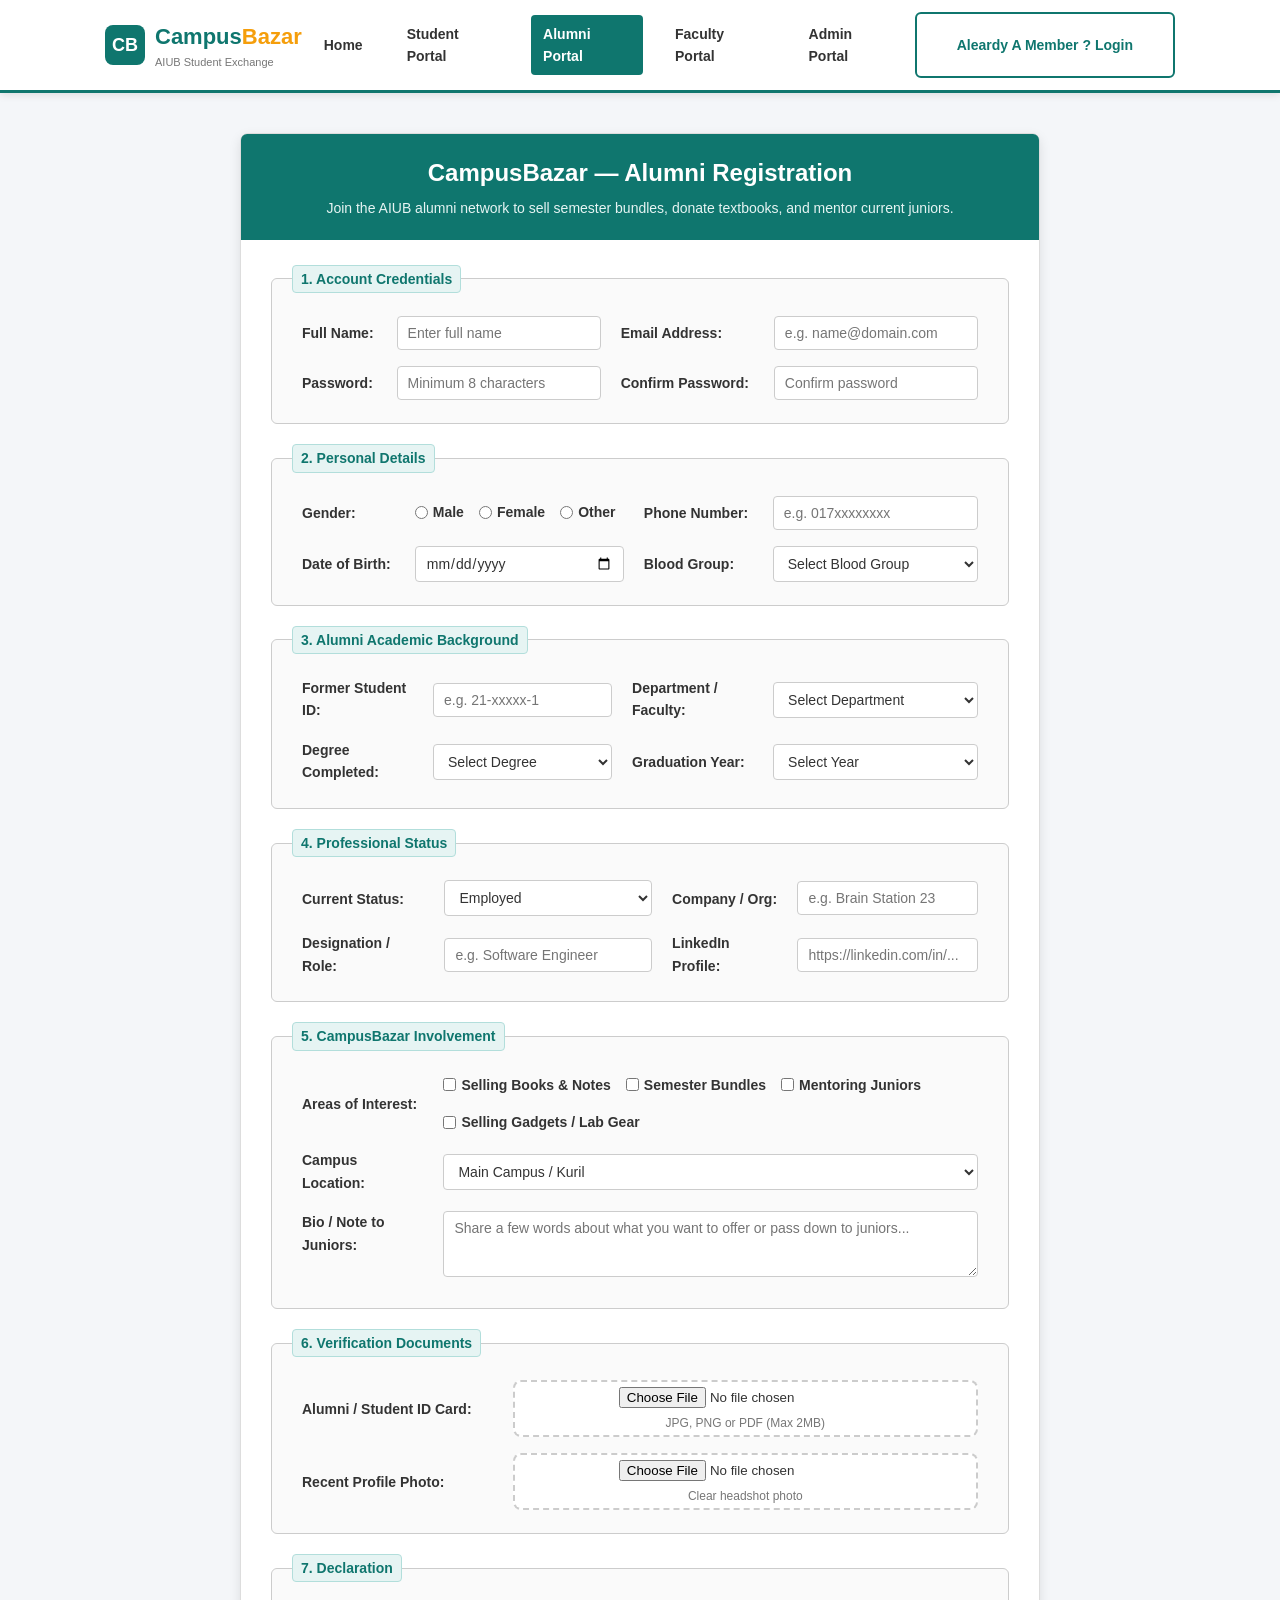
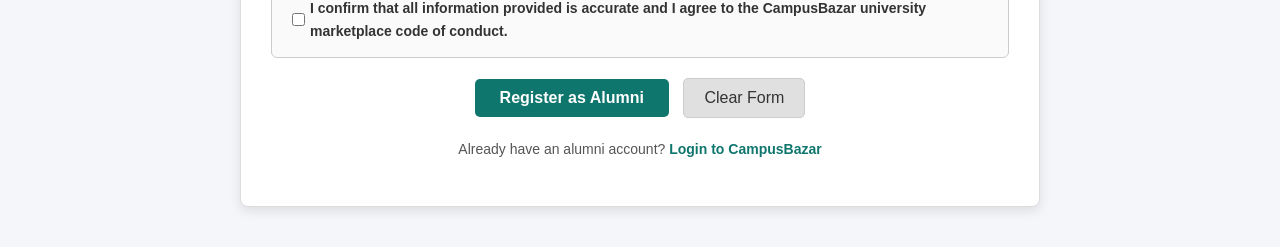
==== commit 7830f72d: "Adjusted the alignment of the file upload wrapper !" ====
--- a/alumni_registration.html
+++ b/alumni_registration.html
@@ -33,7 +33,7 @@
       </nav>
 
       <div class="nav-actions">
-        <a href="login.html" class="btn btn-outline">Already a Member? Login</a>
+        <a href="login.html" class="btn btn-outline"> Aleardy A Member ? Login</a>
       </div>
     </div>
   </header>
@@ -245,6 +245,8 @@
                   <span class="file-hint">JPG, PNG or PDF (Max 2MB)</span>
                 </div>
               </td>
+	    </tr>
+	    <tr>
               <td><label for="photo">Recent Profile Photo:</label></td>
               <td>
                 <div class="file-upload-wrapper">
@@ -261,7 +263,7 @@
           <legend>7. Declaration</legend>
           <div class="checkbox-item">
             <input type="checkbox" name="confirm" id="confirm" required>
-            <label for="confirm">I confirm that all information provided is accurate and I agree to the CampusBazar university marketplace code of conduct.</label>
+            <label for="confirm"> I confirm that all information provided is accurate and I agree to the CampusBazar university marketplace code of conduct.</label>
           </div>
         </fieldset>
 
--- a/css/base.css
+++ b/css/base.css
@@ -91,8 +91,11 @@
 
 .btn-outline {
   background-color: transparent;
-  border: 1px solid #0f766e;
+  border: 2px solid #0f766e;
+  padding: 10px 40px;
   color: #0f766e;
+  white-space: nowrap;
+  line-height: 3;
 }
 
 .btn-outline:hover {
--- a/css/alumni/alumni.css
+++ b/css/alumni/alumni.css
@@ -25,12 +25,14 @@
 .file-upload-wrapper {
   background-color: #ffffff;
   border: 2px dashed #cccccc;
-  padding: 10px;
-  border-radius: 4px;
+  padding: 2px 80px;
+  border-radius: 8px;   
+  text-align: center;  
+  cursor: pointer;      
 }
 
 .file-upload-wrapper:hover {
-  border-color: #0f766e;
+  border-color: #0f766e; 
   background-color: #f0fdfa;
 }
 
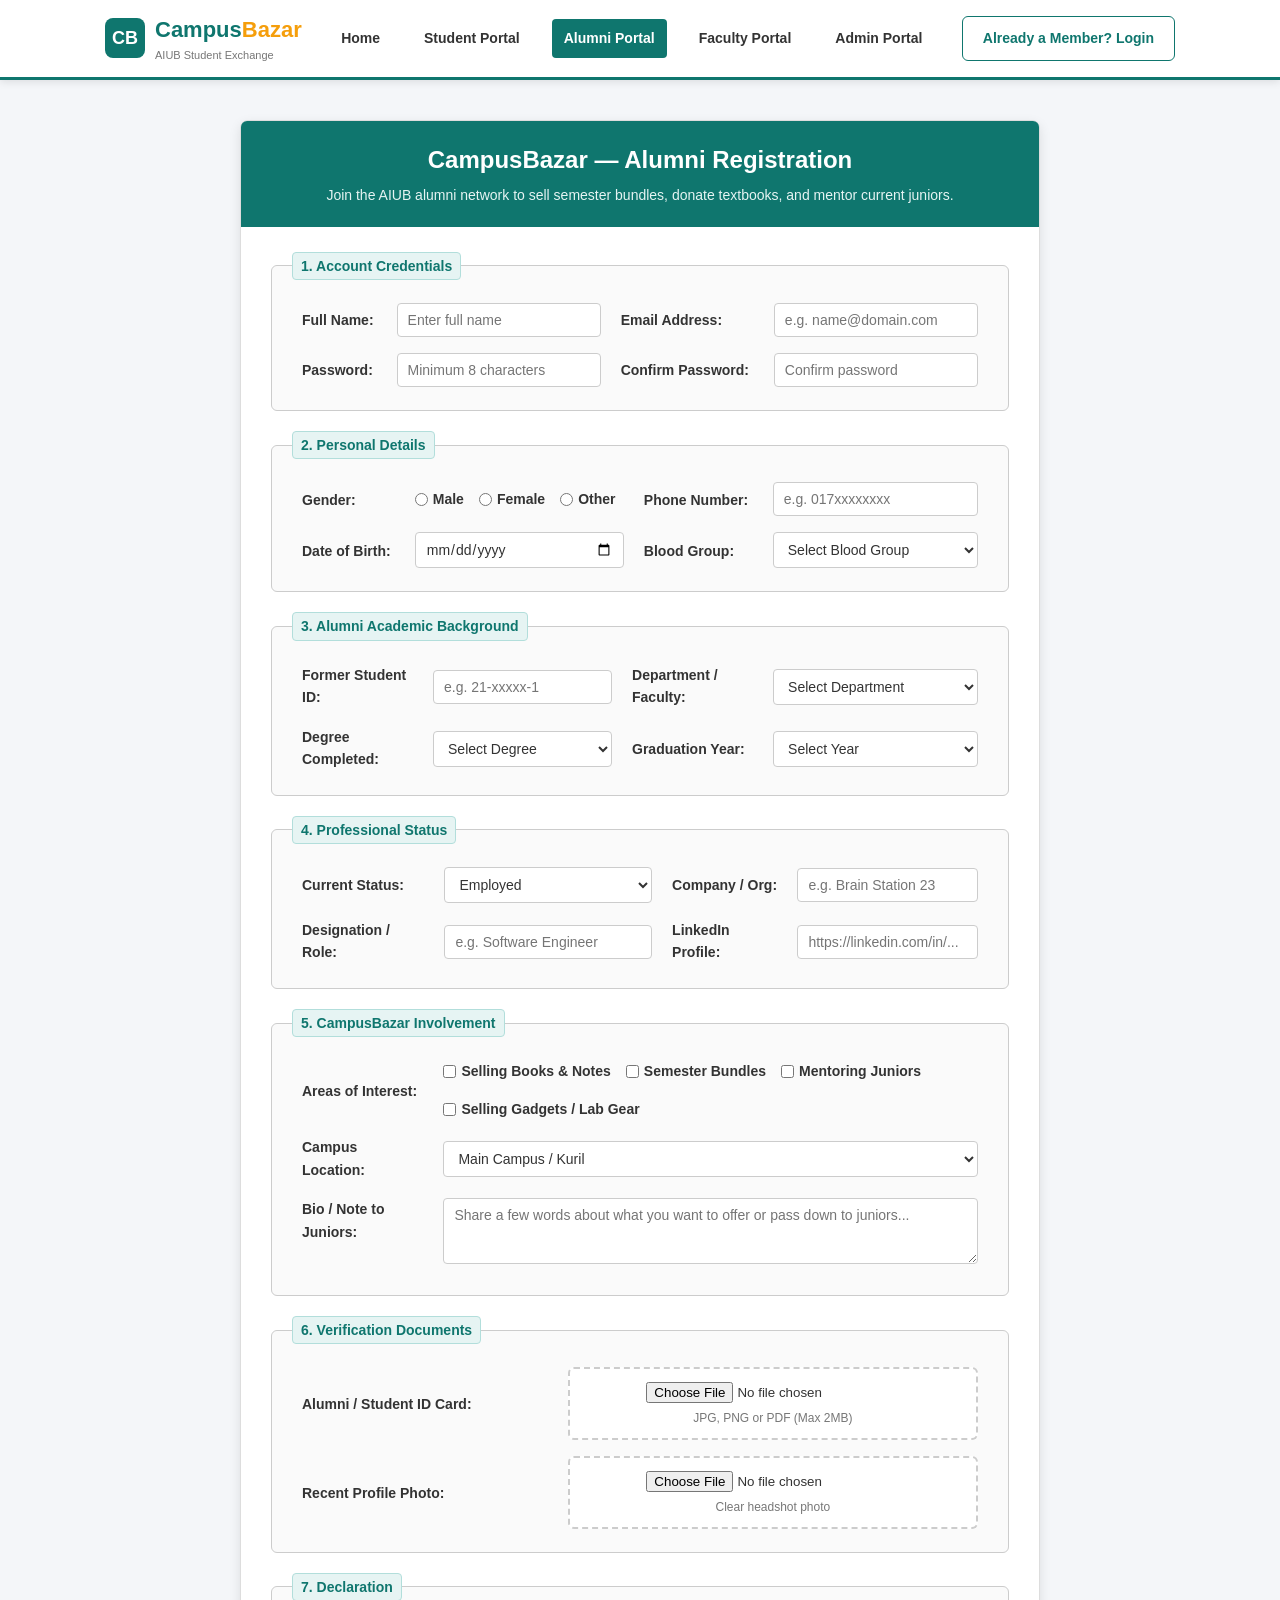
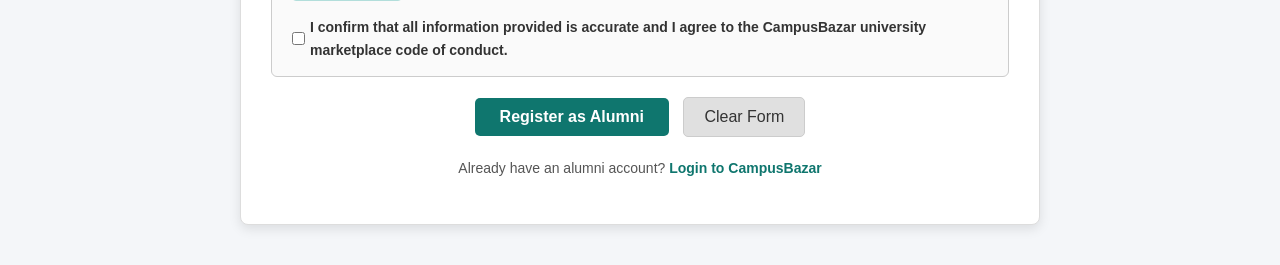
==== commit caa17ffa: "added javascript form validation and fixed styling" ====
--- a/alumni_registration.html
+++ b/alumni_registration.html
@@ -33,7 +33,7 @@
       </nav>
 
       <div class="nav-actions">
-        <a href="login.html" class="btn btn-outline"> Aleardy A Member ? Login</a>
+        <a href="login.html" class="btn btn-outline">Already a Member? Login</a>
       </div>
     </div>
   </header>
@@ -45,7 +45,7 @@
         <p>Join the AIUB alumni network to sell semester bundles, donate textbooks, and mentor current juniors.</p>
       </div>
 
-      <form action="" method="post" enctype="multipart/form-data">
+      <form action="" method="post" enctype="multipart/form-data" id="alumniForm">
         <!-- 1. Account Credentials -->
         <fieldset>
           <legend>1. Account Credentials</legend>
@@ -279,5 +279,6 @@
     </div>
   </main>
 
+  <script src="js/alumni.js"></script>
 </body>
 </html>
--- a/css/base.css
+++ b/css/base.css
@@ -91,11 +91,8 @@
 
 .btn-outline {
   background-color: transparent;
-  border: 2px solid #0f766e;
-  padding: 10px 40px;
+  border: 1px solid #0f766e;
   color: #0f766e;
-  white-space: nowrap;
-  line-height: 3;
 }
 
 .btn-outline:hover {
--- a/css/alumni/alumni.css
+++ b/css/alumni/alumni.css
@@ -25,10 +25,10 @@
 .file-upload-wrapper {
   background-color: #ffffff;
   border: 2px dashed #cccccc;
-  padding: 2px 80px;
-  border-radius: 8px;   
-  text-align: center;  
-  cursor: pointer;      
+  padding: 10px 15px;
+  border-radius: 6px;
+  text-align: center;
+  cursor: pointer;
 }
 
 .file-upload-wrapper:hover {
